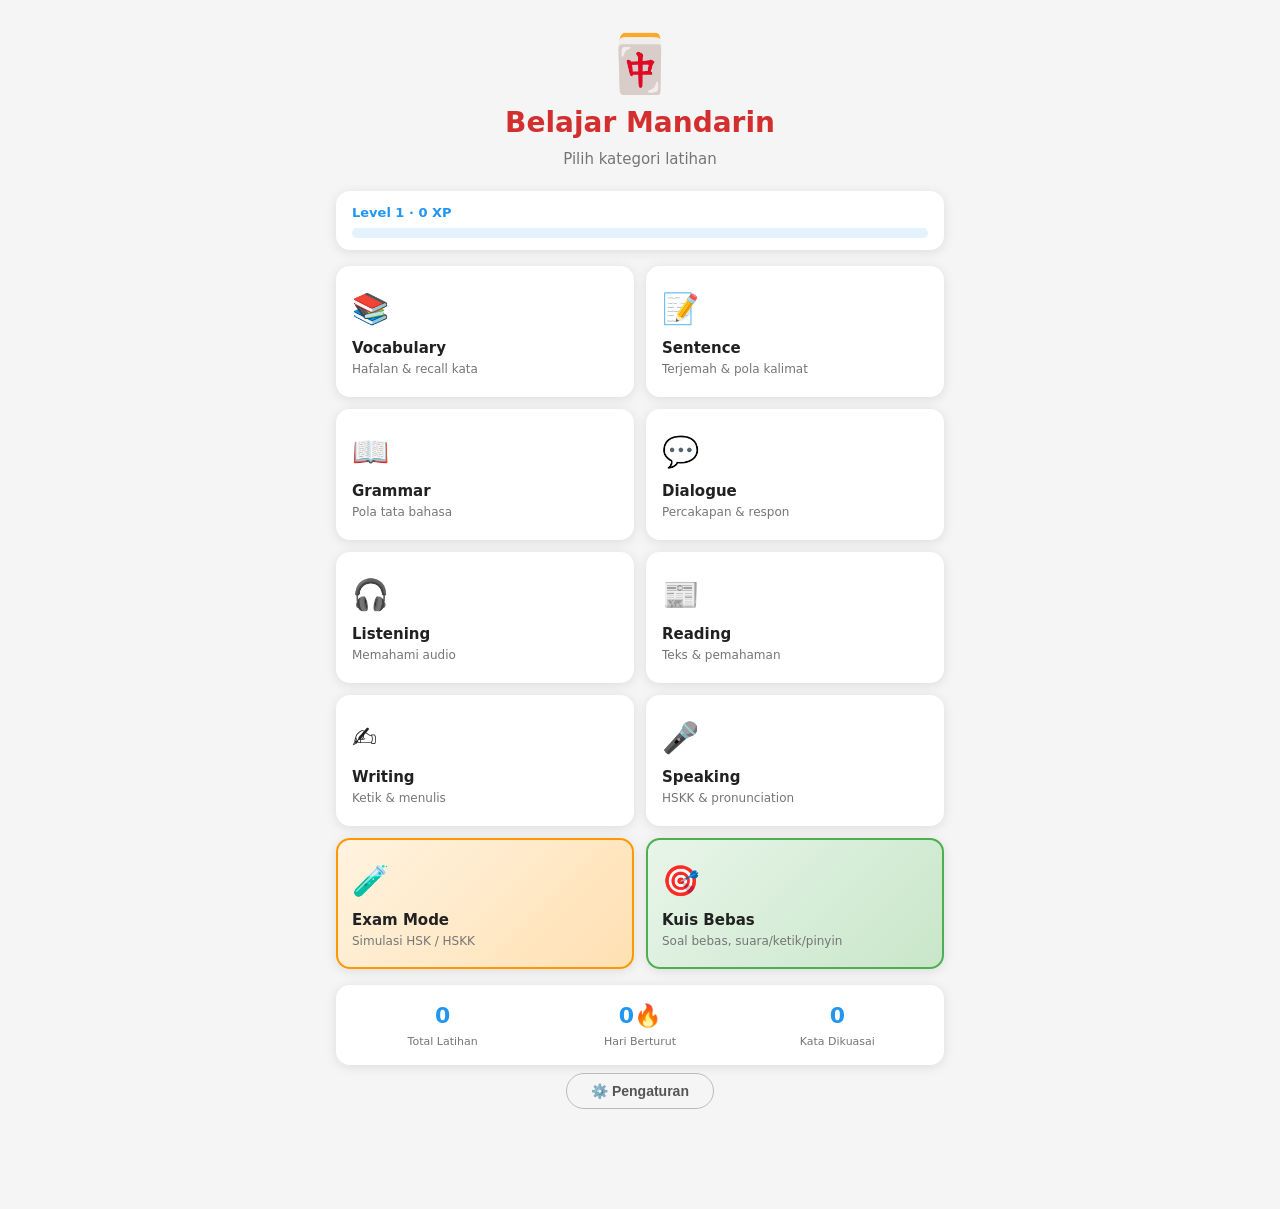
==== index.html @ 0704b5d3 "Update index.html" ====
<!DOCTYPE html>
<html lang="id">
<head>
  <meta charset="UTF-8">
  <meta name="viewport" content="width=device-width, initial-scale=1.0">
  <title>🀄 Belajar Mandarin</title>
  <link rel="stylesheet" href="css/style.css">
</head>
<body>

<div id="app">

  <!-- ========== SCREEN: HOME ========== -->
  <div id="screen-home">
    <div class="home-header">
      <div class="home-logo">🀄</div>
      <h1>Belajar Mandarin</h1>
      <p class="home-sub">Pilih kategori latihan</p>
    </div>

    <!-- PROGRESS BAR GLOBAL -->
    <div class="global-progress-wrap">
      <div class="global-progress-label" id="global-progress-label">Level 1 · 0 XP</div>
      <div class="global-bar"><div class="global-fill" id="global-fill" style="width:0%"></div></div>
    </div>

    <!-- MENU UTAMA -->
    <div class="main-menu-grid">

      <div class="menu-card" onclick="App.buka('vocab')">
        <div class="menu-icon">📚</div>
        <div class="menu-label">Vocabulary</div>
        <div class="menu-desc">Hafalan & recall kata</div>
        <div class="menu-badge" id="badge-vocab"></div>
      </div>

      <div class="menu-card" onclick="App.buka('sentence')">
        <div class="menu-icon">📝</div>
        <div class="menu-label">Sentence</div>
        <div class="menu-desc">Terjemah & pola kalimat</div>
        <div class="menu-badge" id="badge-sentence"></div>
      </div>

      <div class="menu-card" onclick="App.buka('grammar')">
        <div class="menu-icon">📖</div>
        <div class="menu-label">Grammar</div>
        <div class="menu-desc">Pola tata bahasa</div>
        <div class="menu-badge" id="badge-grammar"></div>
      </div>

      <div class="menu-card" onclick="App.buka('dialogue')">
        <div class="menu-icon">💬</div>
        <div class="menu-label">Dialogue</div>
        <div class="menu-desc">Percakapan & respon</div>
        <div class="menu-badge" id="badge-dialogue"></div>
      </div>

      <div class="menu-card" onclick="App.buka('listening')">
        <div class="menu-icon">🎧</div>
        <div class="menu-label">Listening</div>
        <div class="menu-desc">Memahami audio</div>
        <div class="menu-badge" id="badge-listening"></div>
      </div>

      <div class="menu-card" onclick="App.buka('reading')">
        <div class="menu-icon">📰</div>
        <div class="menu-label">Reading</div>
        <div class="menu-desc">Teks & pemahaman</div>
        <div class="menu-badge" id="badge-reading"></div>
      </div>

      <div class="menu-card" onclick="App.buka('writing')">
        <div class="menu-icon">✍️</div>
        <div class="menu-label">Writing</div>
        <div class="menu-desc">Ketik & menulis</div>
        <div class="menu-badge" id="badge-writing"></div>
      </div>

      <div class="menu-card" onclick="App.buka('speaking')">
        <div class="menu-icon">🎤</div>
        <div class="menu-label">Speaking</div>
        <div class="menu-desc">HSKK & pronunciation</div>
        <div class="menu-badge" id="badge-speaking"></div>
      </div>

      <div class="menu-card menu-card-exam" onclick="App.buka('exam')">
        <div class="menu-icon">🧪</div>
        <div class="menu-label">Exam Mode</div>
        <div class="menu-desc">Simulasi HSK / HSKK</div>
        <div class="menu-badge" id="badge-exam"></div>
      </div>

      <div class="menu-card menu-card-quiz" onclick="App.buka('quiz')">
        <div class="menu-icon">🎯</div>
        <div class="menu-label">Kuis Bebas</div>
        <div class="menu-desc">Soal bebas, suara/ketik/pinyin</div>
        <div class="menu-badge" id="badge-quiz"></div>
      </div>

    </div>

    <!-- STATISTIK -->
    <div class="stat-row">
      <div class="stat-item">
        <div class="stat-num" id="stat-total">0</div>
        <div class="stat-lbl">Total Latihan</div>
      </div>
      <div class="stat-item">
        <div class="stat-num" id="stat-streak">0🔥</div>
        <div class="stat-lbl">Hari Berturut</div>
      </div>
      <div class="stat-item">
        <div class="stat-num" id="stat-vocab">0</div>
        <div class="stat-lbl">Kata Dikuasai</div>
      </div>
    </div>

    <!-- TOMBOL SETTINGS -->
    <div style="text-align:center;padding:8px 0 20px">
      <button class="btn-settings" onclick="App.bukaSettings()">⚙️ Pengaturan</button>
    </div>

  </div><!-- /screen-home -->

  <!-- ========== SCREEN: MODUL ========== -->
  <div id="screen-modul" style="display:none">
    <div class="topbar">
      <button class="topbar-back" onclick="App.kembaliHome()">← Kembali</button>
      <div class="topbar-title" id="topbar-title">Vocabulary</div>
      <div class="topbar-xp" id="topbar-xp">0 XP</div>
    </div>
    <div id="konten-utama" class="konten-utama"></div>
  </div>

  <!-- ========== SCREEN: SETTINGS ========== -->
  <div id="screen-settings" style="display:none"></div>

</div><!-- /app -->

<div id="toast" class="toast"></div>

<!-- SCRIPTS -->
<script src="js/data.js"></script>
<script src="js/engine.js"></script>
<script src="js/datamanager.js"></script>
<script src="js/setsoal.js"></script>
<script src="js/vocab.js"></script>
<script src="js/sentence.js"></script>
<script src="js/modules.js"></script>
<script src="js/quiz.js"></script>
<script src="js/app.js"></script>

</body>
</html>
---- css/style.css ----
/* ================================================================
   STYLE.CSS — Design System: Belajar Mandarin
   ================================================================ */

/* ── RESET & BASE ─────────────────────────────────────────── */
*, *::before, *::after { box-sizing: border-box; margin: 0; padding: 0; }

:root {
  --c-bg:       #f5f5f5;
  --c-card:     #ffffff;
  --c-border:   #e0e0e0;
  --c-text:     #212121;
  --c-sub:      #757575;
  --c-hijau:    #4caf50;
  --c-hijau-d:  #388e3c;
  --c-merah:    #f44336;
  --c-biru:     #2196f3;
  --c-biru-d:   #1565c0;
  --c-kuning:   #ff9800;
  --c-ungu:     #9c27b0;
  --c-abu:      #9e9e9e;
  --c-emas:     #ffc107;
  --c-hanzi:    #d32f2f;
  --radius:     14px;
  --shadow:     0 2px 12px rgba(0,0,0,.1);
  --shadow-h:   0 4px 20px rgba(0,0,0,.18);
  --trans:      .15s ease;
}

html { scroll-behavior: smooth; }
body {
  font-family: 'Segoe UI', system-ui, -apple-system, sans-serif;
  background: var(--c-bg);
  color: var(--c-text);
  min-height: 100vh;
  font-size: 16px;
  line-height: 1.5;
}

/* ── APP WRAPPER ───────────────────────────────────────────── */
#app { max-width: 640px; margin: 0 auto; padding: 0 0 80px; }

/* ── HOME HEADER ───────────────────────────────────────────── */
.home-header {
  text-align: center;
  padding: 36px 20px 20px;
}
.home-logo { font-size: 56px; line-height: 1; margin-bottom: 10px; }
.home-header h1 { font-size: 28px; font-weight: 800; color: var(--c-hanzi); }
.home-sub { color: var(--c-sub); margin-top: 4px; font-size: 15px; }

/* ── GLOBAL PROGRESS ───────────────────────────────────────── */
.global-progress-wrap {
  margin: 0 16px 16px;
  background: var(--c-card);
  border-radius: var(--radius);
  padding: 12px 16px;
  box-shadow: var(--shadow);
}
.global-progress-label { font-size: 13px; font-weight: 700; color: var(--c-biru); margin-bottom: 6px; }
.global-bar {
  background: #e3f2fd;
  border-radius: 99px;
  height: 10px;
  overflow: hidden;
}
.global-fill {
  height: 100%;
  background: linear-gradient(90deg, var(--c-biru), var(--c-ungu));
  border-radius: 99px;
  transition: width .5s ease;
}

/* ── MAIN MENU GRID ────────────────────────────────────────── */
.main-menu-grid {
  display: grid;
  grid-template-columns: 1fr 1fr;
  gap: 12px;
  padding: 0 16px;
}
.menu-card {
  background: var(--c-card);
  border-radius: var(--radius);
  padding: 18px 14px;
  box-shadow: var(--shadow);
  cursor: pointer;
  position: relative;
  transition: transform var(--trans), box-shadow var(--trans);
  border: 2px solid transparent;
}
.menu-card:hover, .menu-card:active {
  transform: translateY(-3px);
  box-shadow: var(--shadow-h);
  border-color: var(--c-biru);
}
.menu-card-exam { border: 2px solid var(--c-emas); }
.menu-card-exam:hover { border-color: var(--c-kuning); }
.menu-icon  { font-size: 30px; margin-bottom: 6px; }
.menu-label { font-size: 15px; font-weight: 700; margin-bottom: 2px; }
.menu-desc  { font-size: 12px; color: var(--c-sub); line-height: 1.3; }
.menu-badge {
  position: absolute;
  top: 10px; right: 10px;
  background: var(--c-hijau);
  color: #fff;
  border-radius: 99px;
  font-size: 10px;
  font-weight: 700;
  padding: 2px 7px;
  min-width: 22px;
  text-align: center;
}

/* ── STATISTIK ROW ──────────────────────────────────────────── */
.stat-row {
  display: flex;
  gap: 12px;
  margin: 16px 16px 0;
  background: var(--c-card);
  border-radius: var(--radius);
  padding: 14px;
  box-shadow: var(--shadow);
}
.stat-item { flex: 1; text-align: center; }
.stat-num  { font-size: 22px; font-weight: 800; color: var(--c-biru); }
.stat-lbl  { font-size: 11px; color: var(--c-sub); margin-top: 2px; }

/* ── TOPBAR ─────────────────────────────────────────────────── */
.topbar {
  display: flex;
  align-items: center;
  gap: 12px;
  background: var(--c-hanzi);
  color: #fff;
  padding: 14px 16px;
  position: sticky;
  top: 0;
  z-index: 100;
  box-shadow: 0 2px 8px rgba(0,0,0,.2);
}
.topbar-back {
  background: rgba(255,255,255,.2);
  border: none;
  color: #fff;
  padding: 6px 12px;
  border-radius: 8px;
  cursor: pointer;
  font-size: 13px;
  font-weight: 600;
  transition: background var(--trans);
}
.topbar-back:hover { background: rgba(255,255,255,.35); }
.topbar-title { flex: 1; font-size: 17px; font-weight: 700; }
.topbar-xp {
  background: var(--c-emas);
  color: #333;
  border-radius: 99px;
  padding: 4px 12px;
  font-size: 13px;
  font-weight: 800;
}

/* ── KONTEN UTAMA ───────────────────────────────────────────── */
.konten-utama { padding: 16px; }

/* ── SUB-MENU GRID ──────────────────────────────────────────── */
.sub-menu-grid {
  display: grid;
  grid-template-columns: 1fr 1fr;
  gap: 12px;
}
.sub-card {
  background: var(--c-card);
  border-radius: var(--radius);
  padding: 16px 14px;
  cursor: pointer;
  box-shadow: var(--shadow);
  transition: transform var(--trans), box-shadow var(--trans);
  border: 2px solid transparent;
}
.sub-card:hover { transform: translateY(-2px); box-shadow: var(--shadow-h); border-color: var(--c-biru); }
.sub-icon  { font-size: 26px; margin-bottom: 6px; }
.sub-label { font-size: 14px; font-weight: 700; margin-bottom: 3px; }
.sub-desc  { font-size: 11px; color: var(--c-sub); line-height: 1.3; }

/* ── SOAL WRAPPER ───────────────────────────────────────────── */
.soal-wrap {
  background: var(--c-card);
  border-radius: var(--radius);
  padding: 20px;
  box-shadow: var(--shadow);
}
.soal-header {
  display: flex;
  justify-content: space-between;
  align-items: center;
  margin-bottom: 10px;
}
.progres-teks { font-size: 13px; color: var(--c-sub); font-weight: 600; }
.skor-mini    { font-size: 13px; font-weight: 700; }
.progres-bar  { background: #e0e0e0; border-radius: 99px; height: 8px; overflow: hidden; margin-bottom: 16px; }
.progres-fill { height: 100%; background: linear-gradient(90deg,var(--c-biru),var(--c-hijau)); border-radius: 99px; transition: width .4s ease; }

/* ── SOAL TAMPILAN ──────────────────────────────────────────── */
.label-mode {
  display: inline-block;
  background: #e3f2fd;
  color: var(--c-biru);
  border-radius: 8px;
  padding: 4px 12px;
  font-size: 12px;
  font-weight: 700;
  margin-bottom: 14px;
}
.exam-badge { background: #fff3e0; color: var(--c-kuning); }
.soal-hanzi {
  font-size: 52px;
  color: var(--c-hanzi);
  text-align: center;
  margin: 16px 0;
  font-weight: 700;
  line-height: 1.2;
}
.soal-kalimat {
  font-size: 28px;
  color: var(--c-hanzi);
  text-align: center;
  margin: 14px 0;
  font-weight: 700;
  line-height: 1.4;
}
.soal-pinyin {
  text-align: center;
  font-size: 18px;
  color: var(--c-biru);
  font-style: italic;
  margin-bottom: 8px;
}
.soal-pinyin-hint {
  text-align: center;
  font-size: 15px;
  color: var(--c-abu);
  font-style: italic;
  margin-bottom: 8px;
}
.soal-hint {
  text-align: center;
  font-size: 14px;
  color: var(--c-sub);
  margin-bottom: 14px;
}
.soal-teks-indo {
  font-size: 20px;
  text-align: center;
  font-weight: 600;
  margin: 16px 0;
  padding: 16px;
  background: #f3e5f5;
  border-radius: var(--radius);
}
.grammar-pola {
  font-size: 22px;
  text-align: center;
  font-weight: 800;
  color: var(--c-ungu);
  margin: 10px 0;
}
.grammar-info {
  background: #f3e5f5;
  border-radius: 10px;
  padding: 10px 14px;
  font-size: 13px;
  color: var(--c-sub);
  margin-bottom: 14px;
}

/* ── AUDIO BUTTON ───────────────────────────────────────────── */
.audio-btn-wrap { text-align: center; margin: 14px 0; }
.btn-audio {
  background: var(--c-biru);
  color: #fff;
  border: none;
  border-radius: 99px;
  padding: 12px 28px;
  font-size: 16px;
  font-weight: 700;
  cursor: pointer;
  transition: background var(--trans), transform var(--trans);
}
.btn-audio:hover { background: var(--c-biru-d); transform: scale(1.05); }
.btn-audio.playing { background: var(--c-merah); animation: pulse .7s infinite alternate; }
@keyframes pulse { to { transform: scale(1.07); } }

/* ── PILIHAN ────────────────────────────────────────────────── */
.pilihan-grid {
  display: grid;
  grid-template-columns: 1fr 1fr;
  gap: 10px;
  margin: 14px 0;
}
.pilihan-list {
  display: flex;
  flex-direction: column;
  gap: 10px;
  margin: 14px 0;
}
.btn-pilihan, .btn-pilihan-full {
  background: #f5f5f5;
  border: 2px solid var(--c-border);
  border-radius: var(--radius);
  padding: 12px 14px;
  font-size: 15px;
  font-weight: 600;
  cursor: pointer;
  transition: all var(--trans);
  text-align: center;
  line-height: 1.3;
}
.btn-pilihan:hover, .btn-pilihan-full:hover { background: #e3f2fd; border-color: var(--c-biru); }
.pilihan-benar { background: #e8f5e9 !important; border-color: var(--c-hijau) !important; color: var(--c-hijau-d) !important; }
.pilihan-salah { background: #ffebee !important; border-color: var(--c-merah) !important; color: var(--c-merah) !important; }

/* ── INPUT TEKS ──────────────────────────────────────────────── */
.input-teks {
  width: 100%;
  border: 2px solid var(--c-border);
  border-radius: var(--radius);
  padding: 14px;
  font-size: 16px;
  margin: 12px 0;
  outline: none;
  transition: border-color var(--trans);
  font-family: inherit;
}
.input-teks:focus { border-color: var(--c-biru); }

/* ── REORDER (drag/drop tokens) ─────────────────────────────── */
.reorder-area, .reorder-bank {
  min-height: 52px;
  border: 2px dashed var(--c-border);
  border-radius: var(--radius);
  padding: 10px;
  display: flex;
  flex-wrap: wrap;
  gap: 8px;
  margin: 10px 0;
  background: #fafafa;
  transition: background var(--trans);
}
.reorder-area { background: #e3f2fd; border-color: var(--c-biru); }
.token {
  background: var(--c-card);
  border: 2px solid var(--c-biru);
  border-radius: 8px;
  padding: 8px 14px;
  font-size: 16px;
  font-weight: 700;
  cursor: pointer;
  transition: all var(--trans);
  user-select: none;
}
.token:hover { background: var(--c-biru); color: #fff; }
.token-placed { border-color: var(--c-hijau); background: #e8f5e9; }

/* ── FILL BLANK ──────────────────────────────────────────────── */
.fill-blank-sentence {
  font-size: 22px;
  text-align: center;
  color: var(--c-hanzi);
  margin: 14px 0;
  font-weight: 700;
  line-height: 1.6;
}
.blank-slot {
  display: inline-block;
  border-bottom: 3px solid var(--c-biru);
  min-width: 60px;
  text-align: center;
  color: var(--c-biru);
  font-weight: 800;
}

/* ── HASIL BOX ───────────────────────────────────────────────── */
.hasil-box {
  border-radius: var(--radius);
  padding: 12px 16px;
  font-size: 15px;
  font-weight: 600;
  margin: 12px 0;
  min-height: 44px;
  line-height: 1.5;
}
.hasil-box.benar { background: #e8f5e9; color: var(--c-hijau-d); border: 2px solid var(--c-hijau); }
.hasil-box.salah { background: #ffebee; color: var(--c-merah);   border: 2px solid var(--c-merah); }
.hasil-box.info  { background: #e3f2fd; color: var(--c-biru-d);  border: 2px solid var(--c-biru); }

/* ── BTN ROW ─────────────────────────────────────────────────── */
.btn-row {
  display: flex;
  flex-wrap: wrap;
  gap: 10px;
  margin-top: 14px;
}
.btn {
  flex: 1;
  min-width: 100px;
  border: none;
  border-radius: var(--radius);
  padding: 13px 18px;
  font-size: 15px;
  font-weight: 700;
  cursor: pointer;
  transition: opacity var(--trans), transform var(--trans);
}
.btn:hover { opacity: .85; transform: translateY(-1px); }
.btn:active { transform: scale(.97); }
.btn-hijau  { background: var(--c-hijau);  color: #fff; }
.btn-merah  { background: var(--c-merah);  color: #fff; }
.btn-biru   { background: var(--c-biru);   color: #fff; }
.btn-kuning { background: var(--c-kuning); color: #fff; }
.btn-ungu   { background: var(--c-ungu);   color: #fff; }
.btn-abu    { background: #eeeeee;          color: #555; }

/* ── KEYBOARD PINYIN ─────────────────────────────────────────── */
#kb-pinyin-cont {
  background: #fafafa;
  border: 1px solid var(--c-border);
  border-radius: var(--radius);
  padding: 12px;
  margin: 12px 0;
}
.kb-display {
  background: #fff;
  border: 2px solid var(--c-biru);
  border-radius: 10px;
  padding: 10px 16px;
  font-size: 20px;
  font-weight: 700;
  min-height: 46px;
  margin-bottom: 10px;
  letter-spacing: 1px;
  color: var(--c-biru-d);
}
.kb-label { font-size: 11px; font-weight: 700; color: var(--c-sub); margin-bottom: 6px; }
.kb-section { margin-bottom: 8px; }
.kb-row { display: flex; flex-wrap: wrap; gap: 6px; }
.kb-btn {
  background: #fff;
  border: 1.5px solid var(--c-border);
  border-radius: 8px;
  padding: 7px 11px;
  font-size: 14px;
  font-weight: 600;
  cursor: pointer;
  transition: background var(--trans);
}
.kb-btn:hover { background: #e3f2fd; border-color: var(--c-biru); }
.kb-btn.nada { background: #f3e5f5; border-color: var(--c-ungu); color: var(--c-ungu); }
.kb-btn.nada-aktif { background: var(--c-ungu); color: #fff; }
.kb-btn.spesial { background: #fff3e0; border-color: var(--c-kuning); color: #555; font-size: 13px; }

/* ── TIMER ───────────────────────────────────────────────────── */
.timer-box {
  font-size: 38px;
  font-weight: 900;
  text-align: center;
  color: var(--c-biru);
  margin: 10px 0;
  transition: color .3s;
}

/* ── SELESAI SCREEN ──────────────────────────────────────────── */
.selesai-wrap {
  background: var(--c-card);
  border-radius: var(--radius);
  padding: 28px 20px;
  text-align: center;
  box-shadow: var(--shadow);
}
.selesai-emoji { font-size: 60px; margin-bottom: 12px; }
.selesai-wrap h2 { font-size: 24px; font-weight: 800; margin-bottom: 10px; }
.selesai-skor { margin: 16px 0; font-size: 16px; line-height: 2; }
.skor-pct { font-size: 36px; font-weight: 900; color: var(--c-biru); }
.exam-grade {
  display: inline-block;
  font-size: 48px;
  font-weight: 900;
  border-radius: 50%;
  width: 80px; height: 80px;
  line-height: 80px;
  margin: 10px auto;
}
.grade-a { background: #e8f5e9; color: var(--c-hijau-d); }
.grade-b { background: #e3f2fd; color: var(--c-biru-d); }
.grade-c { background: #fff3e0; color: var(--c-kuning); }
.grade-d { background: #fff8e1; color: #f57f17; }
.grade-e { background: #ffebee; color: var(--c-merah); }
.review-section {
  text-align: left;
  background: #fff8e1;
  border-radius: var(--radius);
  padding: 14px;
  margin: 16px 0;
}
.review-section h3 { font-size: 15px; margin-bottom: 10px; }
.review-item {
  padding: 6px 0;
  border-bottom: 1px solid #f0e68c;
  font-size: 14px;
}

/* ── DIALOGUE ────────────────────────────────────────────────── */
.dialog-bubble {
  border-radius: 16px;
  padding: 12px 16px;
  margin-bottom: 10px;
  max-width: 85%;
  font-size: 16px;
  line-height: 1.5;
  position: relative;
}
.dialog-bubble.ai   { background: #e3f2fd; align-self: flex-start; }
.dialog-bubble.user { background: #e8f5e9; margin-left: auto; }
.dialog-pinyin { font-size: 12px; color: var(--c-sub); font-style: italic; margin-top: 4px; }
.dialog-arti   { font-size: 12px; color: var(--c-biru); margin-top: 2px; }
.dialog-cont   { display: flex; flex-direction: column; gap: 6px; margin: 12px 0; }

/* ── LISTENING SHADOWING ─────────────────────────────────────── */
.shadowing-teks {
  font-size: 24px;
  text-align: center;
  color: var(--c-hanzi);
  margin: 14px 0;
  font-weight: 700;
  padding: 16px;
  background: #fff3e0;
  border-radius: var(--radius);
}

/* ── READING PASSAGE ─────────────────────────────────────────── */
.reading-passage {
  background: var(--c-card);
  border-radius: var(--radius);
  padding: 18px;
  font-size: 18px;
  line-height: 2;
  color: var(--c-hanzi);
  border-left: 5px solid var(--c-biru);
  margin-bottom: 14px;
}
.reading-indo {
  font-size: 14px;
  color: var(--c-sub);
  margin-top: 10px;
  line-height: 1.6;
}

/* ── WRITING ─────────────────────────────────────────────────── */
.writing-prompt {
  font-size: 18px;
  text-align: center;
  padding: 16px;
  background: #f3e5f5;
  border-radius: var(--radius);
  margin-bottom: 14px;
  font-weight: 600;
}

/* ── SPEAKING MIC ────────────────────────────────────────────── */
.mic-status {
  text-align: center;
  padding: 10px;
  font-size: 13px;
  color: var(--c-sub);
  margin: 8px 0;
}
.mic-listening {
  color: var(--c-merah);
  font-weight: 700;
  animation: blink .8s infinite;
}
@keyframes blink { 50% { opacity:.4 } }

/* ── TOAST ───────────────────────────────────────────────────── */
.toast {
  position: fixed;
  bottom: 24px;
  left: 50%;
  transform: translateX(-50%) translateY(20px);
  background: #323232;
  color: #fff;
  padding: 12px 22px;
  border-radius: 99px;
  font-size: 14px;
  font-weight: 600;
  opacity: 0;
  pointer-events: none;
  transition: opacity .25s, transform .25s;
  z-index: 999;
  white-space: nowrap;
}
.toast.show { opacity: 1; transform: translateX(-50%) translateY(0); }

/* ── XP POPUP ────────────────────────────────────────────────── */
.xp-popup {
  position: fixed;
  top: 60px;
  right: 20px;
  background: var(--c-emas);
  color: #333;
  border-radius: 99px;
  padding: 8px 18px;
  font-weight: 800;
  font-size: 16px;
  opacity: 0;
  pointer-events: none;
  animation: xpPop .8s forwards;
  z-index: 998;
}
@keyframes xpPop {
  0%   { opacity:0; transform: translateY(10px); }
  30%  { opacity:1; transform: translateY(0); }
  80%  { opacity:1; }
  100% { opacity:0; transform: translateY(-20px); }
}

/* ── SCROLLBAR ───────────────────────────────────────────────── */
::-webkit-scrollbar { width: 6px; }
::-webkit-scrollbar-track { background: transparent; }
::-webkit-scrollbar-thumb { background: #ccc; border-radius: 99px; }

/* ── RESPONSIVE ──────────────────────────────────────────────── */
@media (max-width: 420px) {
  .soal-hanzi   { font-size: 40px; }
  .soal-kalimat { font-size: 22px; }
  .main-menu-grid, .sub-menu-grid { grid-template-columns: 1fr 1fr; gap: 10px; }
  .topbar-title { font-size: 15px; }
}

/* ================================================================
   QUIZ MODULE — Tambahan Style
   ================================================================ */

/* Menu card khusus Quiz */
.menu-card-quiz {
  background: linear-gradient(135deg, #e8f5e9, #c8e6c9);
  border: 2px solid var(--c-hijau);
}
.menu-card-quiz:hover { background: linear-gradient(135deg, #c8e6c9, #a5d6a7); }

/* Setup wrap */
.quiz-setup-wrap { display: flex; flex-direction: column; gap: 14px; padding-bottom: 20px; }
.quiz-setup-wrap .card { margin: 0; }

/* Select pilih sheet */
.quiz-select {
  width: 100%;
  padding: 10px 12px;
  border-radius: 10px;
  border: 1.5px solid #ddd;
  font-size: 14px;
  background: #fafafa;
  color: #333;
  margin-top: 8px;
  cursor: pointer;
}
.quiz-select:focus { outline: none; border-color: var(--c-biru); }

/* Status sheet */
.quiz-status {
  margin-top: 8px;
  font-size: 13px;
  color: #666;
  min-height: 18px;
}

/* Opsi grup (tombol pilihan) */
.opsi-grup {
  display: flex;
  flex-wrap: wrap;
  gap: 8px;
  margin-top: 10px;
}

.opsi {
  padding: 8px 16px;
  border-radius: 20px;
  border: 2px solid #ddd;
  background: #f5f5f5;
  color: #555;
  font-size: 14px;
  font-weight: 600;
  cursor: pointer;
  transition: all .2s;
}
.opsi:hover { border-color: var(--c-biru); color: var(--c-biru); }
.opsi.aktif {
  background: var(--c-biru);
  border-color: var(--c-biru);
  color: #fff;
}
.opsi.aktif-hijau.aktif {
  background: var(--c-hijau);
  border-color: var(--c-hijau);
  color: #fff;
}
.opsi.aktif-ungu.aktif {
  background: var(--c-ungu);
  border-color: var(--c-ungu);
  color: #fff;
}

/* Info box */
.quiz-info-box {
  margin-top: 10px;
  padding: 10px 14px;
  border-radius: 10px;
  font-size: 13px;
  background: #e3f2fd;
  color: #1565c0;
  border: 1.5px solid #90caf9;
}
.quiz-info-box.quiz-info-oren {
  background: #fff3e0;
  color: #e65100;
  border-color: #ffcc80;
}

/* Label chip di dalam kuis */
.quiz-label-row {
  display: flex;
  gap: 8px;
  margin-bottom: 10px;
  flex-wrap: wrap;
}
.quiz-chip {
  display: inline-block;
  padding: 3px 10px;
  border-radius: 99px;
  font-size: 12px;
  font-weight: 600;
  background: #e3f2fd;
  color: #1565c0;
}
.quiz-chip-ungu {
  background: #f3e5f5;
  color: #6a1b9a;
}

/* Box soal kuis */
.quiz-soal-box {
  font-size: 20px;
  font-weight: 700;
  color: #222;
  line-height: 1.5;
  margin: 12px 0 10px;
  min-height: 40px;
}

/* Streak */
.quiz-streak {
  font-size: 16px;
  font-weight: 700;
  color: #e65100;
  min-height: 22px;
  margin-bottom: 8px;
}
 

/* ================================================================
   SETSOAL WIDGET
   ================================================================ */
.ss-widget {
  background: #f8f9ff;
  border: 1.5px solid #e0e4f0;
  border-radius: 14px;
  padding: 14px 16px;
  margin-bottom: 4px;
}
.ss-section { margin-bottom: 14px; }
.ss-section:last-child { margin-bottom: 0; }
.ss-label {
  font-size: 12px;
  font-weight: 700;
  color: #888;
  text-transform: uppercase;
  letter-spacing: .5px;
  margin-bottom: 8px;
  display: flex;
  align-items: center;
  gap: 8px;
}
.ss-opsi-row {
  display: flex;
  flex-wrap: wrap;
  gap: 6px;
}
.ss-btn {
  padding: 6px 13px;
  border-radius: 20px;
  border: 1.5px solid #ddd;
  background: #fff;
  color: #555;
  font-size: 13px;
  font-weight: 600;
  cursor: pointer;
  transition: all .15s;
  white-space: nowrap;
}
.ss-btn:hover { border-color: var(--c-biru); color: var(--c-biru); }
.ss-btn.aktif { background: var(--c-biru); border-color: var(--c-biru); color: #fff; }
.ss-btn-sm {
  padding: 3px 8px;
  border-radius: 12px;
  border: 1.5px solid #aaa;
  background: #fff;
  font-size: 11px;
  color: #555;
  cursor: pointer;
}
.ss-btn-sm:hover { border-color: var(--c-biru); color: var(--c-biru); }
.ss-status {
  font-size: 12px;
  color: #888;
  margin-top: 6px;
  min-height: 16px;
}
.ss-info-box {
  margin-top: 8px;
  padding: 8px 12px;
  border-radius: 10px;
  font-size: 12.5px;
  background: #e3f2fd;
  color: #1565c0;
  border: 1.5px solid #90caf9;
}
.ss-input-num {
  width: 70px;
  padding: 5px 8px;
  border-radius: 8px;
  border: 1.5px solid #ddd;
  font-size: 14px;
  text-align: center;
}
.ss-fmt-hint {
  font-size: 12px;
  color: #777;
  background: #f5f5f5;
  border-radius: 8px;
  padding: 8px 10px;
  margin: 6px 0 8px;
  line-height: 1.7;
}

/* ================================================================
   MENU CARD — QUIZ & EXAM
   ================================================================ */
.menu-card-quiz {
  background: linear-gradient(135deg, #e8f5e9, #c8e6c9);
  border: 2px solid var(--c-hijau);
}
.menu-card-quiz:hover { background: linear-gradient(135deg, #c8e6c9, #a5d6a7); }
.menu-card-exam {
  background: linear-gradient(135deg, #fff3e0, #ffe0b2);
  border: 2px solid var(--c-kuning);
}

/* ================================================================
   SETTINGS SCREEN
   ================================================================ */
.btn-settings {
  padding: 9px 24px;
  border-radius: 20px;
  border: 1.5px solid #bbb;
  background: #f5f5f5;
  color: #555;
  font-size: 14px;
  font-weight: 600;
  cursor: pointer;
  transition: all .2s;
}
.btn-settings:hover { background: #e0e0e0; border-color: #999; }

.set-row {
  display: flex;
  align-items: center;
  justify-content: space-between;
  gap: 10px;
  margin-bottom: 10px;
}
.set-row label { font-size: 14px; color: #444; flex: 1; }
.set-ctrl {
  display: flex;
  align-items: center;
  gap: 8px;
}
.set-ctrl span {
  min-width: 44px;
  font-size: 13px;
  font-weight: 700;
  color: var(--c-biru);
  text-align: right;
}

/* ================================================================
   MISC FIXES
   ================================================================ */
.soal-pinyin-hint {
  font-size: 14px;
  color: #888;
  margin: 4px 0 10px;
}
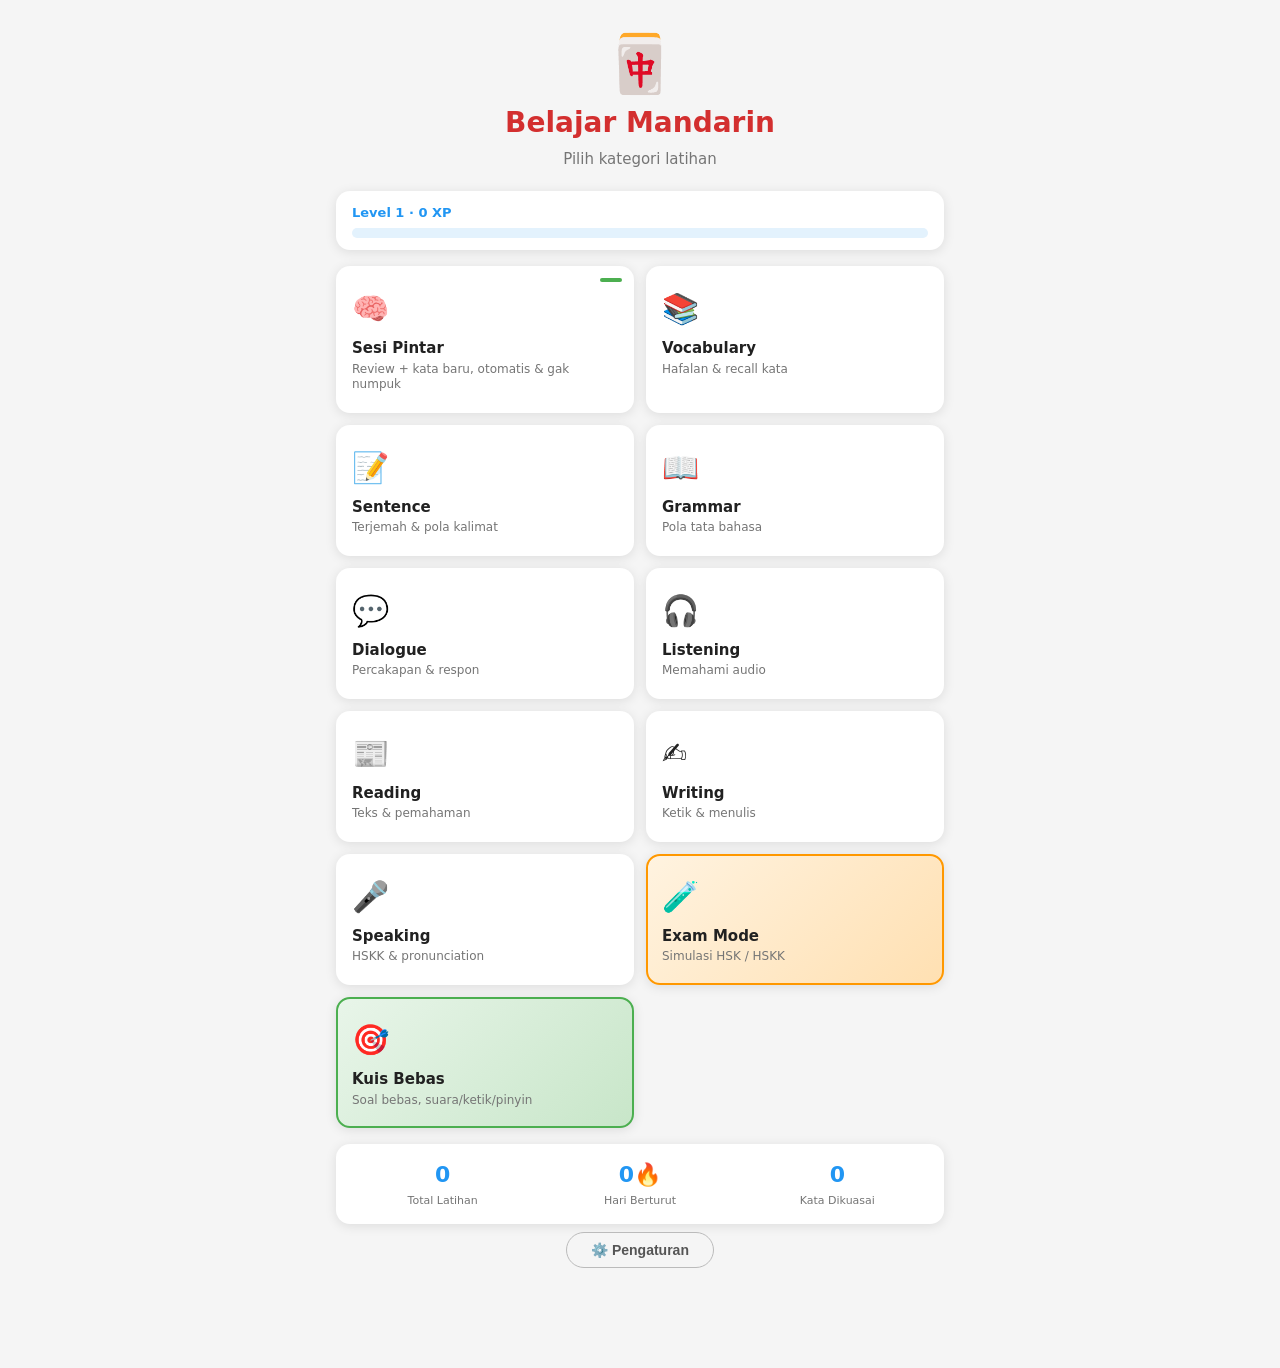
==== commit 013df1bd: "Update index.html" ====
--- a/index.html
+++ b/index.html
@@ -26,6 +26,13 @@
 
     <!-- MENU UTAMA -->
     <div class="main-menu-grid">
+
+      <div class="menu-card" onclick="App.buka('pintar')">
+        <div class="menu-icon">🧠</div>
+        <div class="menu-label">Sesi Pintar</div>
+        <div class="menu-desc">Review + kata baru, otomatis & gak numpuk</div>
+        <div class="menu-badge" id="badge-pintar"></div>
+      </div>
 
       <div class="menu-card" onclick="App.buka('vocab')">
         <div class="menu-icon">📚</div>
@@ -148,6 +155,7 @@
 <script src="js/sentence.js"></script>
 <script src="js/modules.js"></script>
 <script src="js/quiz.js"></script>
+<script src="js/pintar.js"></script>
 <script src="js/app.js"></script>
 
 </body>
--- a/css/style.css
+++ b/css/style.css
@@ -179,6 +179,7 @@
   border: 2px solid transparent;
 }
 .sub-card:hover { transform: translateY(-2px); box-shadow: var(--shadow-h); border-color: var(--c-biru); }
+.sub-card-aktif { border-color: var(--c-hijau) !important; background: color-mix(in srgb, var(--c-hijau) 10%, var(--c-card)); }
 .sub-icon  { font-size: 26px; margin-bottom: 6px; }
 .sub-label { font-size: 14px; font-weight: 700; margin-bottom: 3px; }
 .sub-desc  { font-size: 11px; color: var(--c-sub); line-height: 1.3; }
@@ -248,6 +249,24 @@
   font-size: 14px;
   color: var(--c-sub);
   margin-bottom: 14px;
+}
+.pinyin-mode-tag {
+  display: inline-block;
+  font-size: 11px;
+  font-weight: 600;
+  padding: 2px 8px;
+  border-radius: 10px;
+  margin-left: 4px;
+}
+.pinyin-mode-tag.ketat {
+  background: #ffebee;
+  color: #c62828;
+  border: 1px solid #ef9a9a;
+}
+.pinyin-mode-tag.longgar {
+  background: #e0f2f1;
+  color: #00695c;
+  border: 1px solid #80cbc4;
 }
 .soal-teks-indo {
   font-size: 20px;
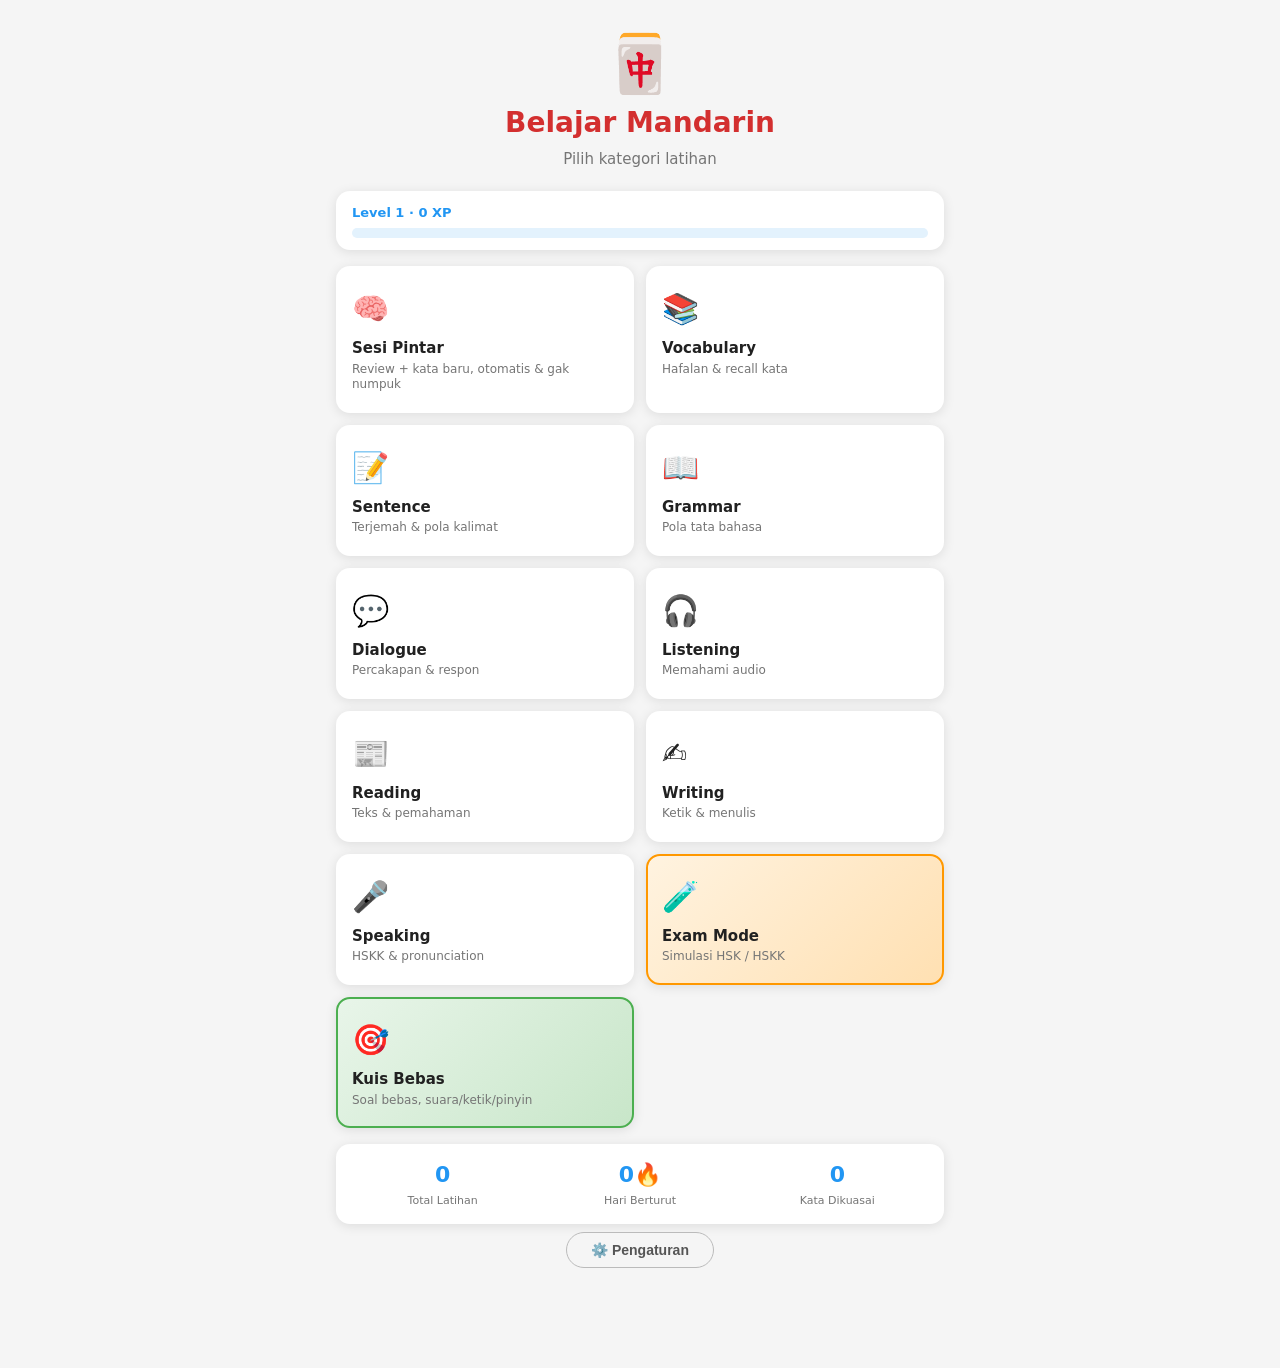
==== commit 91103486: "Update index.html" ====
--- a/index.html
+++ b/index.html
@@ -153,6 +153,7 @@
 <script src="js/setsoal.js"></script>
 <script src="js/vocab.js"></script>
 <script src="js/sentence.js"></script>
+<script src="js/interview.js"></script>
 <script src="js/modules.js"></script>
 <script src="js/quiz.js"></script>
 <script src="js/pintar.js"></script>
--- a/css/style.css
+++ b/css/style.css
@@ -27,6 +27,216 @@
   --trans:      .15s ease;
 }
 
+/* ── DARK MODE ─────────────────────────────────────────────── */
+[data-theme="dark"] {
+  --c-bg:       #0f1117;
+  --c-card:     #1a1d27;
+  --c-border:   #2a2d3a;
+  --c-text:     #e8eaf0;
+  --c-sub:      #8a8fa8;
+  --c-hijau:    #4caf50;
+  --c-hijau-d:  #388e3c;
+  --c-merah:    #ef5350;
+  --c-biru:     #42a5f5;
+  --c-biru-d:   #1e88e5;
+  --c-kuning:   #ffa726;
+  --c-ungu:     #ab47bc;
+  --c-abu:      #616575;
+  --c-emas:     #ffd54f;
+  --c-hanzi:    #ef5350;
+  --shadow:     0 2px 12px rgba(0,0,0,.45);
+  --shadow-h:   0 4px 20px rgba(0,0,0,.65);
+}
+
+[data-theme="dark"] body {
+  background: var(--c-bg);
+  color: var(--c-text);
+}
+
+[data-theme="dark"] .card,
+[data-theme="dark"] .menu-card,
+[data-theme="dark"] .sub-card,
+[data-theme="dark"] .soal-wrap,
+[data-theme="dark"] .quiz-setup-wrap,
+[data-theme="dark"] .global-progress-wrap {
+  background: var(--c-card);
+  border-color: var(--c-border);
+}
+
+[data-theme="dark"] .global-bar {
+  background: #1e2235;
+}
+
+[data-theme="dark"] input[type="text"],
+[data-theme="dark"] input[type="number"],
+[data-theme="dark"] textarea,
+[data-theme="dark"] select,
+[data-theme="dark"] .input-jawab,
+[data-theme="dark"] .quiz-select {
+  background: #22253a;
+  color: var(--c-text);
+  border-color: var(--c-border);
+}
+
+[data-theme="dark"] .input-jawab::placeholder { color: #555a72; }
+
+[data-theme="dark"] .hasil-box        { background: #1a1d27; border-color: var(--c-border); color: var(--c-text); }
+[data-theme="dark"] .hasil-box.benar  { background: #1b2e1b; border-color: #388e3c; color: #a5d6a7; }
+[data-theme="dark"] .hasil-box.salah  { background: #2e1b1b; border-color: #c62828; color: #ef9a9a; }
+[data-theme="dark"] .hasil-box.info   { background: #1a2030; border-color: #1e88e5; color: #90caf9; }
+
+[data-theme="dark"] .btn-pilihan {
+  background: #22253a;
+  color: var(--c-text);
+  border-color: var(--c-border);
+}
+[data-theme="dark"] .btn-pilihan:hover  { background: #2a2e45; border-color: var(--c-biru); }
+[data-theme="dark"] .pilihan-benar      { background: #1b2e1b !important; border-color: #388e3c !important; color: #a5d6a7 !important; }
+[data-theme="dark"] .pilihan-salah      { background: #2e1b1b !important; border-color: #c62828 !important; color: #ef9a9a !important; }
+[data-theme="dark"] .btn-pilihan.dipilih { background: #1a2a3a !important; border-color: var(--c-biru) !important; border-width: 2px !important; }
+
+[data-theme="dark"] .opsi {
+  background: #22253a;
+  color: var(--c-text);
+  border-color: var(--c-border);
+}
+[data-theme="dark"] .opsi.aktif        { background: var(--c-biru);  color: #fff; border-color: var(--c-biru); }
+[data-theme="dark"] .opsi.aktif-ungu.aktif { background: var(--c-ungu);  color: #fff; border-color: var(--c-ungu); }
+[data-theme="dark"] .opsi.aktif-hijau.aktif { background: var(--c-hijau); color: #fff; border-color: var(--c-hijau); }
+[data-theme="dark"] .opsi.aktif-merah.aktif { background: var(--c-merah); color: #fff; border-color: var(--c-merah); }
+
+[data-theme="dark"] .quiz-chip         { background: #22253a; color: var(--c-sub); }
+[data-theme="dark"] .quiz-info-box     { background: #1a2030; border-color: #1e88e5; color: #90caf9; }
+[data-theme="dark"] .quiz-info-box.quiz-info-oren { background: #2a1e10; border-color: #e65100; color: #ffcc80; }
+
+[data-theme="dark"] .soal-hanzi  { color: #ef5350; }
+[data-theme="dark"] .soal-arti   { color: #90caf9; }
+[data-theme="dark"] .soal-hint   { color: var(--c-sub); }
+[data-theme="dark"] .soal-kalimat { color: var(--c-text); }
+
+[data-theme="dark"] .progres-bar  { background: #22253a; }
+[data-theme="dark"] .selesai-wrap { background: var(--c-card); color: var(--c-text); }
+[data-theme="dark"] .selesai-wrap h2 { color: var(--c-text); }
+[data-theme="dark"] .selesai-skor { color: var(--c-text); }
+[data-theme="dark"] .review-section { background: #1e2133 !important; border: 1px solid var(--c-border); color: var(--c-text); }
+[data-theme="dark"] .review-section h3 { color: var(--c-text); }
+[data-theme="dark"] .review-item { border-bottom-color: var(--c-border); color: var(--c-text); }
+[data-theme="dark"] .review-item b { color: #90caf9; }
+[data-theme="dark"] .review-section[style*="border:2px solid"] { background: #1b2e1b !important; }
+
+[data-theme="dark"] .topbar        { background: #13161f; border-bottom: 1px solid var(--c-border); }
+[data-theme="dark"] .bottom-nav    { background: #13161f; border-top: 1px solid var(--c-border); }
+[data-theme="dark"] .nav-btn       { color: var(--c-sub); }
+[data-theme="dark"] .nav-btn.aktif { color: var(--c-biru); }
+
+[data-theme="dark"] .ss-info-box   { background: #1a2030; border-color: #1e88e5; color: #90caf9; }
+[data-theme="dark"] .quiz-soal-box { color: var(--c-text); }
+[data-theme="dark"] .label-mode    { color: var(--c-biru); }
+[data-theme="dark"] .quiz-streak   { color: #ffa726; }
+
+[data-theme="dark"] code {
+  background: #22253a;
+  color: #ef9a9a;
+  padding: 2px 5px;
+  border-radius: 4px;
+}
+
+/* ── DARK MODE: SET SOAL WIDGET ────────────────────────────── */
+[data-theme="dark"] .ss-widget {
+  background: #1a1d27;
+  border-color: #2a2d3a;
+}
+
+[data-theme="dark"] .ss-label {
+  color: #6b7090;
+}
+
+[data-theme="dark"] .ss-btn {
+  background: #22253a;
+  border-color: #2a2d3a;
+  color: #b0b4cc;
+}
+[data-theme="dark"] .ss-btn:hover {
+  border-color: var(--c-biru);
+  color: var(--c-biru);
+}
+[data-theme="dark"] .ss-btn.aktif {
+  background: var(--c-biru);
+  border-color: var(--c-biru);
+  color: #fff;
+}
+
+[data-theme="dark"] .ss-btn-sm {
+  background: #22253a;
+  border-color: #3a3d50;
+  color: #8a8fa8;
+}
+[data-theme="dark"] .ss-btn-sm:hover {
+  border-color: var(--c-biru);
+  color: var(--c-biru);
+}
+
+[data-theme="dark"] .ss-status {
+  color: #6b7090;
+}
+
+[data-theme="dark"] .ss-info-box {
+  background: #1a2030;
+  border-color: #1e3a5f;
+  color: #90caf9;
+}
+
+[data-theme="dark"] .ss-input-num {
+  background: #22253a;
+  border-color: #2a2d3a;
+  color: var(--c-text);
+}
+
+[data-theme="dark"] .ss-fmt-hint {
+  background: #1e2130;
+  color: #8a8fa8;
+}
+
+[data-theme="dark"] .ss-fmt-hint code {
+  background: #2a2e45;
+  color: #ef9a9a;
+}
+
+/* label inline "Jumlah soal:" di setsoal yang pakai hardcoded color:#555 */
+[data-theme="dark"] .ss-section label {
+  color: #8a8fa8;
+}
+
+/* Tombol theme toggle di settings */
+.theme-toggle-wrap {
+  display: flex;
+  gap: 10px;
+  margin-top: 4px;
+}
+.theme-btn {
+  flex: 1;
+  padding: 12px 8px;
+  border-radius: 12px;
+  border: 2px solid var(--c-border);
+  background: var(--c-card);
+  color: var(--c-text);
+  font-size: 14px;
+  font-weight: 600;
+  cursor: pointer;
+  transition: all .15s ease;
+  text-align: center;
+}
+.theme-btn:hover { border-color: var(--c-biru); }
+.theme-btn.aktif {
+  border-color: var(--c-biru);
+  background: var(--c-biru);
+  color: #fff;
+}
+[data-theme="dark"] .theme-btn.aktif {
+  background: var(--c-biru);
+  color: #fff;
+}
+
 html { scroll-behavior: smooth; }
 body {
   font-family: 'Segoe UI', system-ui, -apple-system, sans-serif;
@@ -338,6 +548,7 @@
 .btn-pilihan:hover, .btn-pilihan-full:hover { background: #e3f2fd; border-color: var(--c-biru); }
 .pilihan-benar { background: #e8f5e9 !important; border-color: var(--c-hijau) !important; color: var(--c-hijau-d) !important; }
 .pilihan-salah { background: #ffebee !important; border-color: var(--c-merah) !important; color: var(--c-merah) !important; }
+.btn-pilihan.dipilih { background: #e3f2fd !important; border-color: var(--c-biru) !important; border-width: 2px !important; font-weight: 700; }
 
 /* ── INPUT TEKS ──────────────────────────────────────────────── */
 .input-teks {
@@ -929,3 +1140,82 @@
   color: #888;
   margin: 4px 0 10px;
 }
+
+/* ================================================================
+   ALL IN — Fitur Latihan Lengkap
+   ================================================================ */
+
+/* Card menu All In */
+.sub-card[data-id="all-in"] {
+  background: linear-gradient(135deg, #fff3e0, #ffe0b2);
+  border: 2px solid var(--c-kuning);
+}
+
+/* Tabel preview kata */
+.allin-preview-table {
+  width: 100%;
+  border-collapse: collapse;
+  font-size: 14px;
+}
+.allin-preview-table thead tr {
+  background: var(--c-biru);
+  color: #fff;
+}
+.allin-preview-table th, .allin-preview-table td {
+  padding: 8px 6px;
+  text-align: left;
+}
+.allin-preview-table tbody tr:nth-child(even) {
+  background: rgba(0,0,0,.03);
+}
+[data-theme="dark"] .allin-preview-table tbody tr:nth-child(even) {
+  background: rgba(255,255,255,.04);
+}
+
+/* Step progress bar besar */
+.allin-step-bar {
+  display: flex;
+  gap: 4px;
+  margin-bottom: 14px;
+}
+.allin-step-seg {
+  flex: 1;
+  height: 8px;
+  border-radius: 99px;
+  transition: background .3s;
+}
+
+/* Intro step card */
+.allin-intro-wrap {
+  text-align: center;
+  padding-bottom: 20px;
+}
+
+/* Ekstra kata (ambil mode) banner */
+.allin-ekstra-banner {
+  background: #fff3e0;
+  border-left: 4px solid var(--c-kuning);
+  border-radius: 8px;
+  padding: 8px 12px;
+  margin-bottom: 10px;
+  font-size: 13px;
+  color: #e65100;
+  font-weight: 600;
+}
+[data-theme="dark"] .allin-ekstra-banner {
+  background: #2a2010;
+  color: #ffb74d;
+  border-color: var(--c-kuning);
+}
+
+/* Hasil akhir */
+.allin-result-wrap {
+  padding-bottom: 30px;
+}
+.allin-stat-row {
+  display: flex;
+  justify-content: space-between;
+  padding: 6px 0;
+  border-bottom: 1px solid var(--c-border);
+  font-size: 14px;
+}
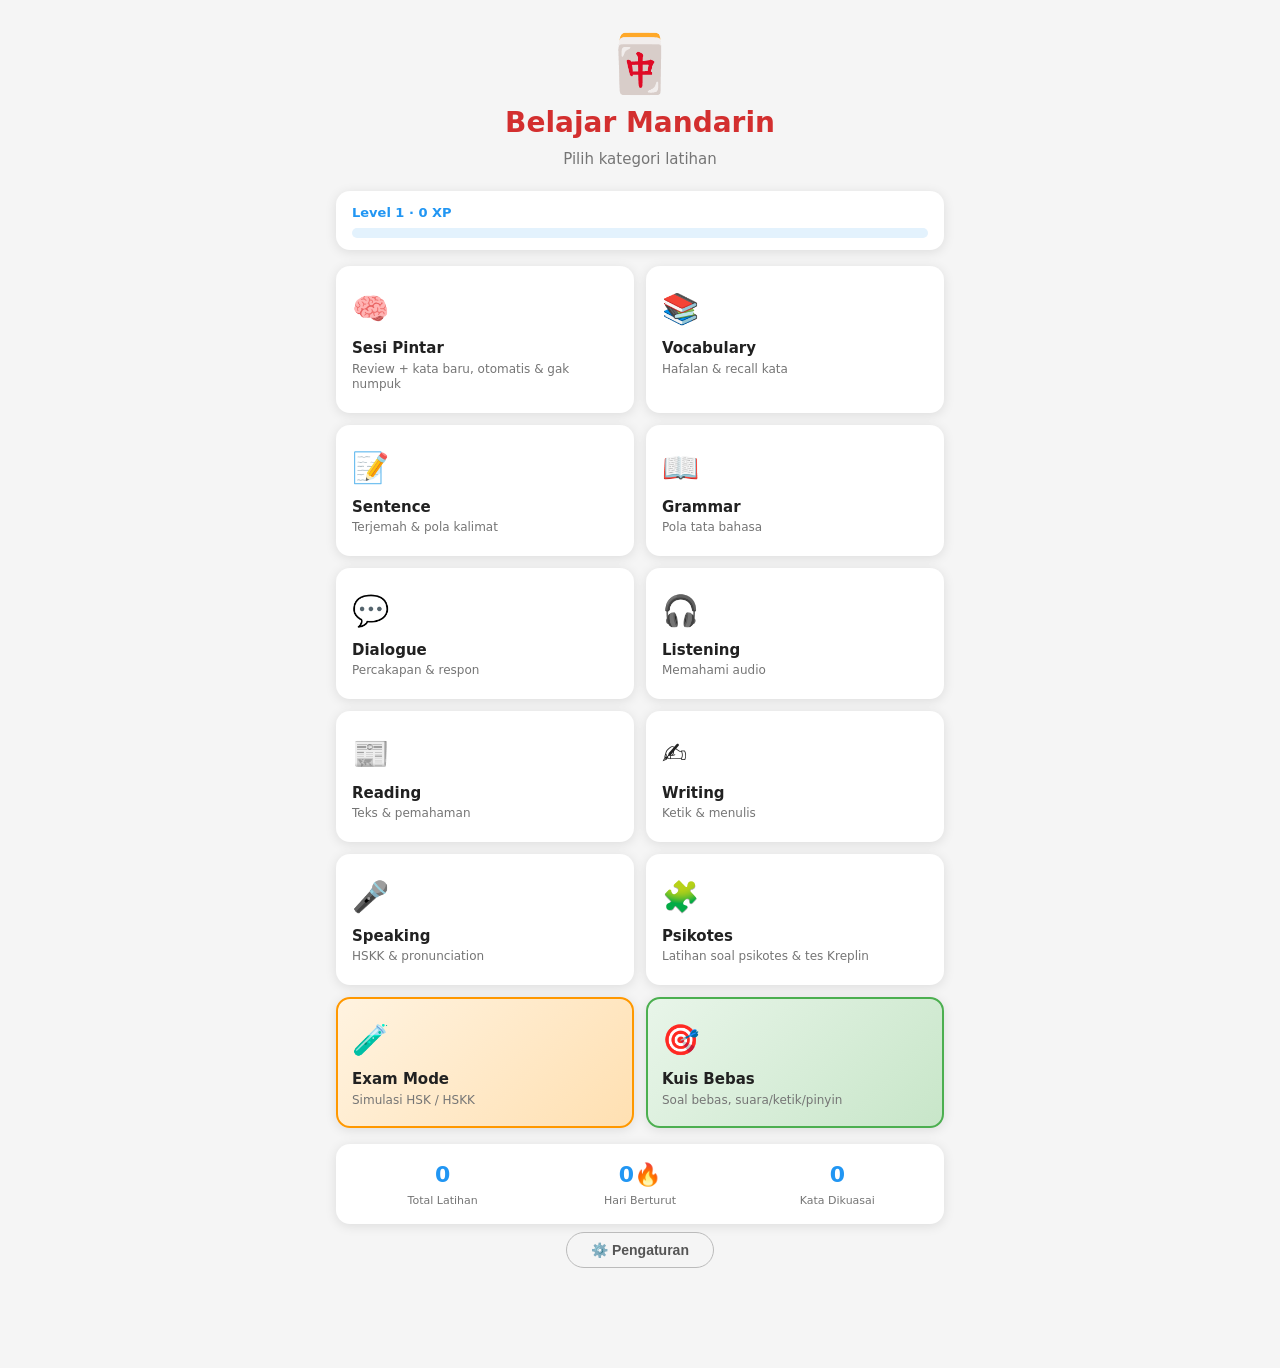
==== commit d0c65fef: "Update index.html" ====
--- a/index.html
+++ b/index.html
@@ -90,6 +90,13 @@
         <div class="menu-badge" id="badge-speaking"></div>
       </div>
 
+      <div class="menu-card" onclick="App.buka('psikotes')">
+        <div class="menu-icon">🧩</div>
+        <div class="menu-label">Psikotes</div>
+        <div class="menu-desc">Latihan soal psikotes & tes Kreplin</div>
+        <div class="menu-badge" id="badge-psikotes"></div>
+      </div>
+
       <div class="menu-card menu-card-exam" onclick="App.buka('exam')">
         <div class="menu-icon">🧪</div>
         <div class="menu-label">Exam Mode</div>
@@ -149,13 +156,20 @@
 <!-- SCRIPTS -->
 <script src="js/data.js"></script>
 <script src="js/engine.js"></script>
+<script src="js/pitch.js"></script>
 <script src="js/datamanager.js"></script>
 <script src="js/setsoal.js"></script>
 <script src="js/vocab.js"></script>
 <script src="js/sentence.js"></script>
+<script src="js/vocab_ai.js"></script>
 <script src="js/interview.js"></script>
+<script src="js/tone.js"></script>
+<script src="js/shadow.js"></script>
+<script src="js/vocabextra.js"></script>
+<script src="js/translatein.js"></script>
 <script src="js/modules.js"></script>
 <script src="js/quiz.js"></script>
+<script src="js/psikotes.js"></script>
 <script src="js/pintar.js"></script>
 <script src="js/app.js"></script>
 
--- a/css/style.css
+++ b/css/style.css
@@ -689,6 +689,44 @@
 .kb-btn.nada-aktif { background: var(--c-ungu); color: #fff; }
 .kb-btn.spesial { background: #fff3e0; border-color: var(--c-kuning); color: #555; font-size: 13px; }
 
+.kb-mode-toggle { display: flex; gap: 6px; margin-bottom: 10px; }
+.kb-mode-btn {
+  flex: 1;
+  background: #fff;
+  border: 1.5px solid var(--c-border);
+  border-radius: 8px;
+  padding: 8px 6px;
+  font-size: 13px;
+  font-weight: 700;
+  cursor: pointer;
+  color: var(--c-sub);
+  transition: background var(--trans);
+}
+.kb-mode-btn:hover { background: #e3f2fd; border-color: var(--c-biru); }
+.kb-mode-btn.aktif { background: var(--c-biru); border-color: var(--c-biru); color: #fff; }
+
+.kb-angka-info {
+  font-size: 13px;
+  line-height: 1.4;
+  color: var(--c-sub);
+  background: #fff;
+  border: 1px dashed var(--c-border);
+  border-radius: 8px;
+  padding: 7px 10px;
+  margin-bottom: 10px;
+  text-align: center;
+}
+.kb-angka-input {
+  width: 100%;
+  box-sizing: border-box;
+  border: 1.5px solid var(--c-biru);
+  border-radius: 8px;
+  padding: 10px 12px;
+  font-size: 16px;
+  font-weight: 600;
+}
+.kb-angka-input:focus { outline: none; border-color: var(--c-biru-d); }
+
 /* ── TIMER ───────────────────────────────────────────────────── */
 .timer-box {
   font-size: 38px;
@@ -1219,3 +1257,224 @@
   border-bottom: 1px solid var(--c-border);
   font-size: 14px;
 }
+
+/* ── COCOK KATA (Matching Game) ─────────────────────────────── */
+.cocok-timer {
+  font-size: 13px;
+  font-weight: 700;
+  color: var(--c-biru-d);
+  margin-bottom: 4px;
+}
+.cocok-papan {
+  display: grid;
+  grid-template-columns: 1fr 1fr;
+  gap: 10px;
+}
+.cocok-papan.cocok-papan-3 {
+  grid-template-columns: repeat(3, 1fr);
+  grid-auto-rows: auto;
+  align-items: stretch;
+  gap: 6px 6px;
+}
+.cocok-papan-3 .cocok-kolom-label {
+  margin-bottom: 0;
+}
+.cocok-papan-3 .cocok-kartu {
+  min-height: 46px;
+  padding: 6px 6px;
+  font-size: 13px;
+  height: 100%;
+}
+.cocok-papan-3 .cocok-kartu.cocok-hanzi { font-size: 17px; }
+
+.cocok-kolom {
+  display: flex;
+  flex-direction: column;
+  gap: 8px;
+}
+.cocok-kolom-label {
+  font-size: 12px;
+  font-weight: 700;
+  color: var(--c-sub);
+  text-align: center;
+  margin-bottom: 2px;
+}
+.cocok-kartu {
+  display: flex;
+  align-items: center;
+  justify-content: center;
+  min-height: 52px;
+  padding: 8px 10px;
+  border-radius: 10px;
+  border: 2px solid var(--c-border);
+  background: var(--c-card);
+  color: var(--c-text);
+  font-size: 15px;
+  font-weight: 600;
+  text-align: center;
+  cursor: pointer;
+  transition: transform .12s ease, box-shadow .12s ease, border-color .12s ease, background .2s ease, opacity .2s ease;
+  word-break: break-word;
+}
+.cocok-kartu.cocok-hanzi { font-size: 20px; font-weight: 800; color: var(--c-hanzi); }
+.cocok-kartu.cocok-audio { font-size: 24px; background: color-mix(in srgb, var(--c-biru) 8%, var(--c-card)); }
+.cocok-kartu:hover:not(.cocok-kosong) { transform: translateY(-1px); box-shadow: var(--shadow); border-color: var(--c-biru); }
+.cocok-kartu.cocok-dipilih { border-color: var(--c-biru) !important; border-width: 3px !important; background: color-mix(in srgb, var(--c-biru) 12%, var(--c-card)); }
+.cocok-kartu.cocok-benar { border-color: var(--c-hijau) !important; background: color-mix(in srgb, var(--c-hijau) 25%, var(--c-card)) !important; color: var(--c-hijau-d); }
+.cocok-kartu.cocok-salah { border-color: var(--c-merah) !important; background: color-mix(in srgb, var(--c-merah) 20%, var(--c-card)) !important; animation: cocokShake .3s ease; }
+.cocok-kartu.cocok-kosong { border: 2px dashed var(--c-border); background: transparent; cursor: default; opacity: .35; }
+
+@keyframes cocokShake {
+  0%, 100% { transform: translateX(0); }
+  25% { transform: translateX(-4px); }
+  75% { transform: translateX(4px); }
+}
+
+[data-theme="dark"] .cocok-kartu { background: var(--c-card); border-color: var(--c-border); color: var(--c-text); }
+[data-theme="dark"] .cocok-kartu.cocok-hanzi { color: #ff6659; }
+
+/* ================================================================
+   PSIKOTES MODULE — Latihan Soal Psikotes + Tes Kreplin
+   ================================================================ */
+
+.pk-setup-wrap { display: flex; flex-direction: column; gap: 14px; padding-bottom: 20px; }
+
+.pk-card {
+  background: var(--c-card);
+  border-radius: var(--radius);
+  padding: 16px;
+  box-shadow: var(--shadow);
+  border: 1px solid var(--c-border);
+}
+.pk-card h3 { margin: 0 0 10px; font-size: 15px; }
+
+.pk-hint { font-size: 12.5px; color: var(--c-sub); line-height: 1.5; margin-top: 6px; }
+
+.pk-saran-teks { font-size: 13.5px; line-height: 1.6; color: var(--c-text); }
+.pk-saran-teks ul { padding-left: 18px; margin: 6px 0; }
+.pk-saran-teks li { margin-bottom: 4px; }
+
+/* Tombol pilihan mode salah/kuning */
+.opsi.aktif-kuning.aktif { background: var(--c-kuning); border-color: var(--c-kuning); color: #fff; }
+.opsi.aktif-merah.aktif  { background: var(--c-merah);  border-color: var(--c-merah);  color: #fff; }
+.opsi.aktif-hijau.aktif  { background: var(--c-hijau);  border-color: var(--c-hijau);  color: #fff; }
+
+/* ── Metrik grid (hasil Kreplin) ─────────────────────────────── */
+.pk-metrik-grid {
+  display: grid;
+  grid-template-columns: repeat(3, 1fr);
+  gap: 10px;
+  margin-top: 14px;
+}
+.pk-metrik-card {
+  background: var(--c-card);
+  border: 1px solid var(--c-border);
+  border-radius: 12px;
+  padding: 12px 8px;
+  text-align: center;
+}
+.pk-metrik-icon { font-size: 20px; margin-bottom: 4px; }
+.pk-metrik-label { font-size: 11px; color: var(--c-sub); font-weight: 700; text-transform: uppercase; letter-spacing: .3px; }
+.pk-metrik-val { font-size: 16px; font-weight: 800; color: var(--c-biru-d); margin: 3px 0 2px; }
+.pk-metrik-ket { font-size: 11px; color: var(--c-sub); }
+
+@media (max-width: 420px) {
+  .pk-metrik-grid { grid-template-columns: repeat(2, 1fr); }
+}
+
+/* ── Tes Kreplin — papan angka ────────────────────────────────── */
+.pk-kr-wrap {
+  display: flex;
+  gap: 18px;
+  align-items: center;
+  justify-content: center;
+  margin: 16px 0;
+  flex-wrap: wrap;
+}
+.pk-kr-strip {
+  display: flex;
+  flex-direction: column;
+  gap: 3px;
+  max-height: 260px;
+  overflow: hidden;
+  border-radius: 10px;
+  padding: 6px;
+  background: var(--c-bg);
+  border: 1px solid var(--c-border);
+}
+.pk-kr-digit {
+  width: 34px;
+  text-align: center;
+  font-size: 13px;
+  font-weight: 700;
+  color: var(--c-sub);
+  padding: 2px 0;
+  border-radius: 6px;
+}
+.pk-kr-digit.selesai { opacity: .35; }
+.pk-kr-digit.aktif {
+  background: var(--c-biru);
+  color: #fff;
+}
+.pk-kr-main {
+  display: flex;
+  flex-direction: column;
+  align-items: center;
+  gap: 2px;
+}
+.pk-kr-num {
+  font-size: 40px;
+  font-weight: 900;
+  color: var(--c-text);
+  line-height: 1.1;
+}
+.pk-kr-garis {
+  width: 60px;
+  height: 3px;
+  background: var(--c-text);
+  border-radius: 2px;
+  margin: 4px 0;
+}
+.pk-kr-input {
+  width: 70px;
+  text-align: center;
+  font-size: 28px;
+  font-weight: 800;
+  border: 2.5px solid var(--c-biru);
+  border-radius: 10px;
+  padding: 6px 0;
+  transition: border-color .15s;
+}
+.pk-kr-input:focus { outline: none; border-color: var(--c-biru-d); }
+
+.pk-kr-numpad {
+  display: grid;
+  grid-template-columns: repeat(5, 1fr);
+  gap: 8px;
+  max-width: 320px;
+  margin: 0 auto;
+}
+.pk-kr-key {
+  padding: 12px 0;
+  border-radius: 10px;
+  border: 1.5px solid var(--c-border);
+  background: var(--c-card);
+  color: var(--c-text);
+  font-size: 17px;
+  font-weight: 700;
+  cursor: pointer;
+  transition: all .15s;
+}
+.pk-kr-key:hover { border-color: var(--c-biru); color: var(--c-biru); }
+.pk-kr-key:active { transform: scale(.93); background: var(--c-biru); color: #fff; }
+
+/* ── Dark theme ──────────────────────────────────────────────── */
+[data-theme="dark"] .pk-card       { background: var(--c-card); border-color: var(--c-border); color: var(--c-text); }
+[data-theme="dark"] .pk-metrik-card{ background: var(--c-card); border-color: var(--c-border); }
+[data-theme="dark"] .pk-metrik-val { color: var(--c-biru); }
+[data-theme="dark"] .pk-kr-strip   { background: #14161f; border-color: var(--c-border); }
+[data-theme="dark"] .pk-kr-digit   { color: var(--c-sub); }
+[data-theme="dark"] .pk-kr-num     { color: var(--c-text); }
+[data-theme="dark"] .pk-kr-garis   { background: var(--c-text); }
+[data-theme="dark"] .pk-kr-input   { background: #22253a; color: var(--c-text); border-color: var(--c-biru); }
+[data-theme="dark"] .pk-kr-key     { background: #22253a; color: var(--c-text); border-color: var(--c-border); }
